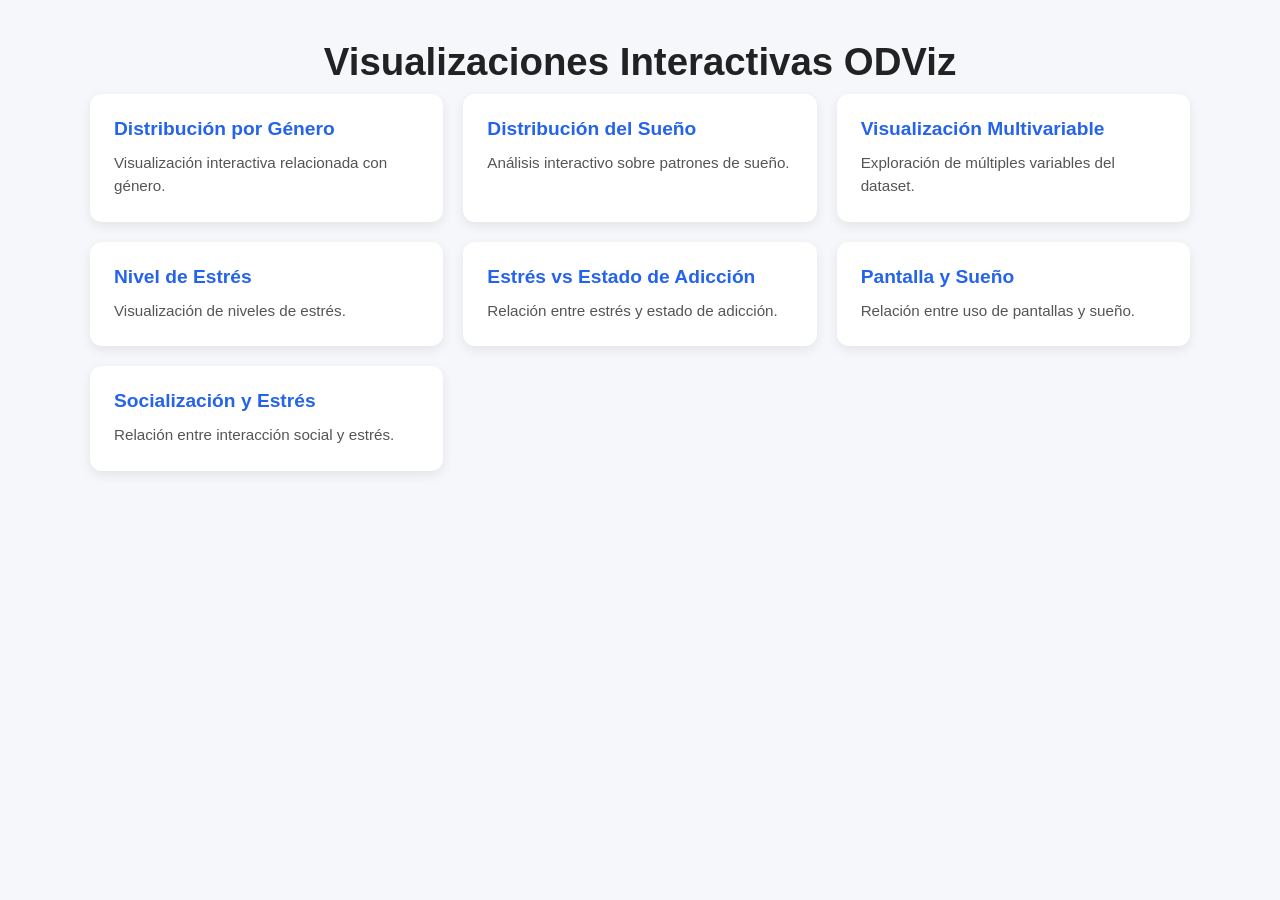
==== index.html @ c2d134c9 "Implement interactive ODViz visualizations and main navigation page" ====
<!DOCTYPE html>
<html lang="es">
<head>
  <meta charset="UTF-8">
  <meta name="viewport" content="width=device-width, initial-scale=1.0">
  <title>ODViz - Visualizaciones Interactivas</title>

  <link rel="stylesheet" href="styles.css">
</head>

<body>

  <div class="container">

    <h1>Visualizaciones Interactivas ODViz</h1>

    <div class="grid">

      <a class="card" href="./distribucion-genero/index.html">
        <h2>Distribución por Género</h2>
        <p>Visualización interactiva relacionada con género.</p>
      </a>

      <a class="card" href="./distribucion-sueno/index.html">
        <h2>Distribución del Sueño</h2>
        <p>Análisis interactivo sobre patrones de sueño.</p>
      </a>

      <a class="card" href="./multi/index.html">
        <h2>Visualización Multivariable</h2>
        <p>Exploración de múltiples variables del dataset.</p>
      </a>

      <a class="card" href="./nivel-estres/index.html">
        <h2>Nivel de Estrés</h2>
        <p>Visualización de niveles de estrés.</p>
      </a>

      <a class="card" href="./nivel-estres-x-estado-adiccion/index.html">
        <h2>Estrés vs Estado de Adicción</h2>
        <p>Relación entre estrés y estado de adicción.</p>
      </a>

      <a class="card" href="./pantalla-sueno/index.html">
        <h2>Pantalla y Sueño</h2>
        <p>Relación entre uso de pantallas y sueño.</p>
      </a>

      <a class="card" href="./social-estres/index.html">
        <h2>Socialización y Estrés</h2>
        <p>Relación entre interacción social y estrés.</p>
      </a>

    </div>
  </div>

</body>
</html>
---- styles.css ----
* {
  margin: 0;
  padding: 0;
  box-sizing: border-box;
  font-family: Arial, Helvetica, sans-serif;
}

body {
  background: #f5f7fa;
  color: #222;
  min-height: 100vh;
  padding: 40px;
}

.container {
  max-width: 1100px;
  margin: 0 auto;
}

h1 {
  text-align: center;
  margin-bottom: 10px;
  font-size: 2.4rem;
}

.subtitle {
  text-align: center;
  color: #555;
  margin-bottom: 40px;
}

.grid {
  display: grid;
  grid-template-columns: repeat(auto-fit, minmax(280px, 1fr));
  gap: 20px;
}

.card {
  background: white;
  border-radius: 12px;
  padding: 24px;
  text-decoration: none;
  color: inherit;
  box-shadow: 0 4px 12px rgba(0,0,0,0.08);
  transition: transform 0.2s ease, box-shadow 0.2s ease;
}

.card:hover {
  transform: translateY(-4px);
  box-shadow: 0 8px 20px rgba(0,0,0,0.12);
}

.card h2 {
  margin-bottom: 12px;
  color: #2563eb;
  font-size: 1.2rem;
}

.card p {
  color: #555;
  line-height: 1.5;
  font-size: 0.95rem;
}

footer {
  margin-top: 50px;
  text-align: center;
  color: #666;
  font-size: 0.9rem;
}
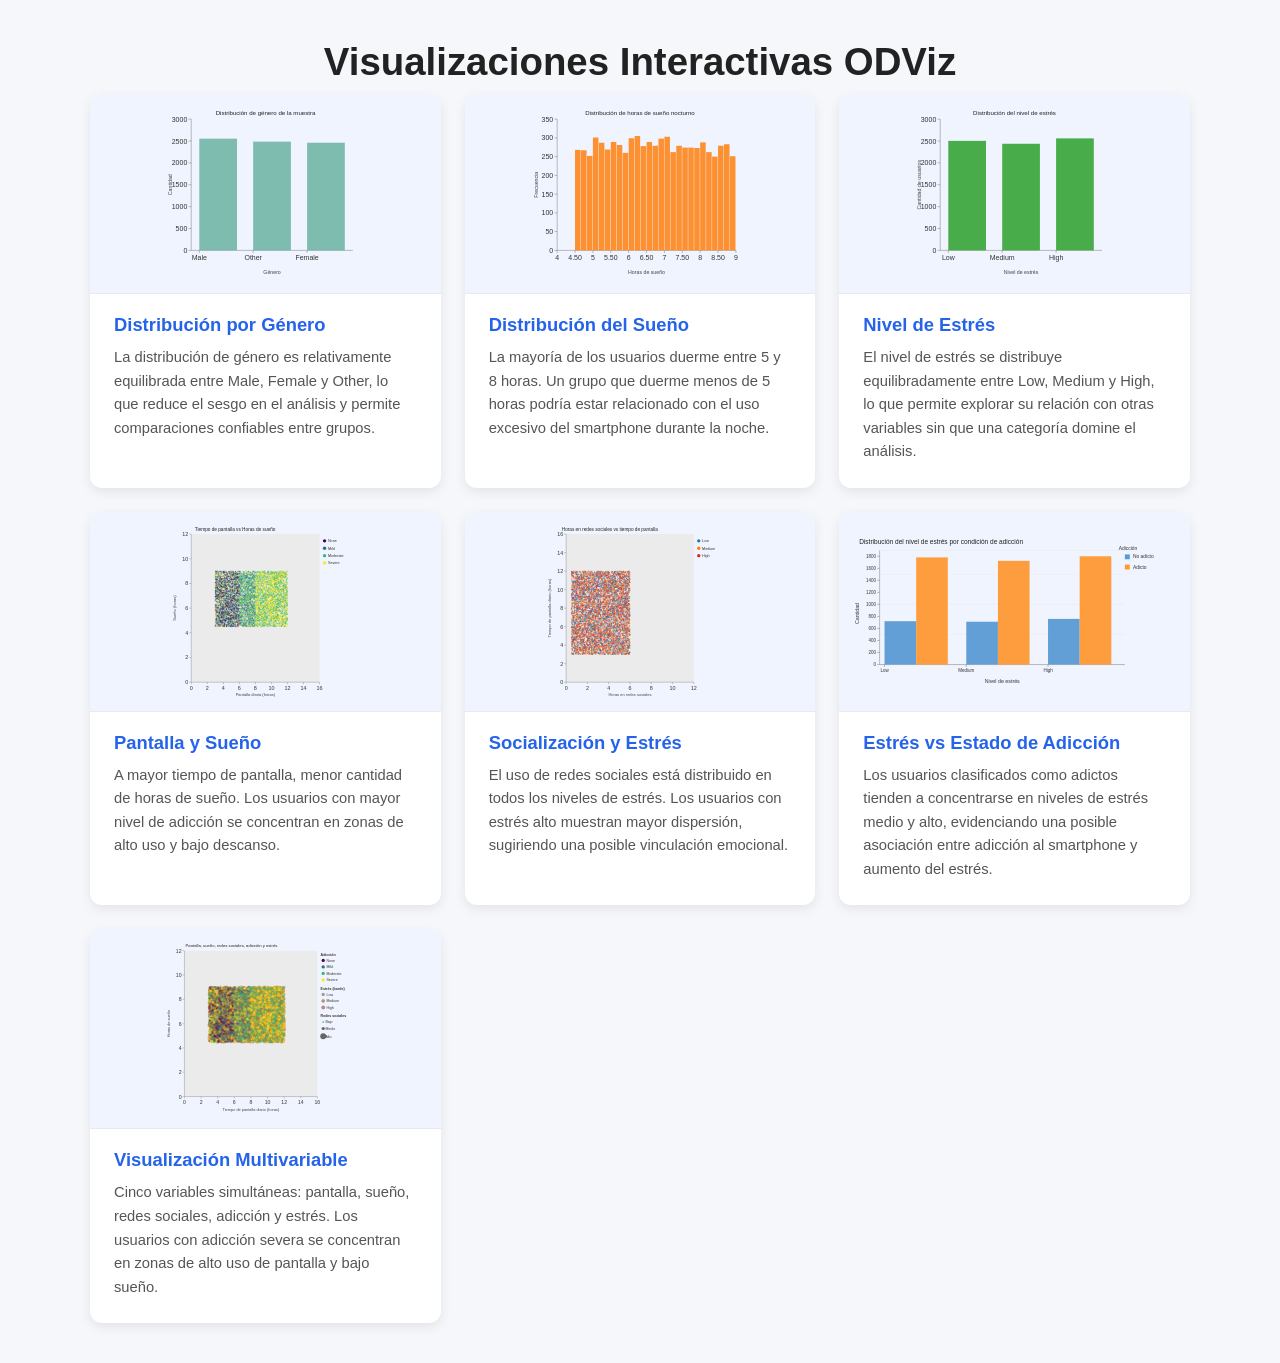
==== commit 69c6121d: "Add chart previews and analysis to index" ====
--- a/index.html
+++ b/index.html
@@ -1,14 +1,11 @@
-
 <!DOCTYPE html>
 <html lang="es">
 <head>
   <meta charset="UTF-8">
   <meta name="viewport" content="width=device-width, initial-scale=1.0">
   <title>ODViz - Visualizaciones Interactivas</title>
-
   <link rel="stylesheet" href="styles.css">
 </head>
-
 <body>
 
   <div class="container">
@@ -18,42 +15,77 @@
     <div class="grid">
 
       <a class="card" href="./distribucion-genero/index.html">
-        <h2>Distribución por Género</h2>
-        <p>Visualización interactiva relacionada con género.</p>
+        <div class="card-img">
+          <img src="./distribucion-genero/distribucion-genero.svg" alt="Distribución por Género">
+        </div>
+        <div class="card-body">
+          <h2>Distribución por Género</h2>
+          <p>La distribución de género es relativamente equilibrada entre Male, Female y Other, lo que reduce el sesgo en el análisis y permite comparaciones confiables entre grupos.</p>
+        </div>
       </a>
 
       <a class="card" href="./distribucion-sueno/index.html">
-        <h2>Distribución del Sueño</h2>
-        <p>Análisis interactivo sobre patrones de sueño.</p>
+        <div class="card-img">
+          <img src="./distribucion-sueno/distribucion-sueno.svg" alt="Distribución del Sueño">
+        </div>
+        <div class="card-body">
+          <h2>Distribución del Sueño</h2>
+          <p>La mayoría de los usuarios duerme entre 5 y 8 horas. Un grupo que duerme menos de 5 horas podría estar relacionado con el uso excesivo del smartphone durante la noche.</p>
+        </div>
+      </a>
+
+      <a class="card" href="./nivel-estres/index.html">
+        <div class="card-img">
+          <img src="./nivel-estres/nivel-estres.svg" alt="Nivel de Estrés">
+        </div>
+        <div class="card-body">
+          <h2>Nivel de Estrés</h2>
+          <p>El nivel de estrés se distribuye equilibradamente entre Low, Medium y High, lo que permite explorar su relación con otras variables sin que una categoría domine el análisis.</p>
+        </div>
+      </a>
+
+      <a class="card" href="./pantalla-sueno/index.html">
+        <div class="card-img">
+          <img src="./pantalla-sueno/pantalla-sueno.svg" alt="Pantalla y Sueño">
+        </div>
+        <div class="card-body">
+          <h2>Pantalla y Sueño</h2>
+          <p>A mayor tiempo de pantalla, menor cantidad de horas de sueño. Los usuarios con mayor nivel de adicción se concentran en zonas de alto uso y bajo descanso.</p>
+        </div>
+      </a>
+
+      <a class="card" href="./social-estres/index.html">
+        <div class="card-img">
+          <img src="./social-estres/social-estres.svg" alt="Socialización y Estrés">
+        </div>
+        <div class="card-body">
+          <h2>Socialización y Estrés</h2>
+          <p>El uso de redes sociales está distribuido en todos los niveles de estrés. Los usuarios con estrés alto muestran mayor dispersión, sugiriendo una posible vinculación emocional.</p>
+        </div>
+      </a>
+
+      <a class="card" href="./nivel-estres-x-estado-adiccion/index.html">
+        <div class="card-img">
+          <img src="./nivel-estres-x-estado-adiccion/nivel-estres-x-estado-adiccion.svg" alt="Estrés vs Adicción">
+        </div>
+        <div class="card-body">
+          <h2>Estrés vs Estado de Adicción</h2>
+          <p>Los usuarios clasificados como adictos tienden a concentrarse en niveles de estrés medio y alto, evidenciando una posible asociación entre adicción al smartphone y aumento del estrés.</p>
+        </div>
       </a>
 
       <a class="card" href="./multi/index.html">
-        <h2>Visualización Multivariable</h2>
-        <p>Exploración de múltiples variables del dataset.</p>
-      </a>
-
-      <a class="card" href="./nivel-estres/index.html">
-        <h2>Nivel de Estrés</h2>
-        <p>Visualización de niveles de estrés.</p>
-      </a>
-
-      <a class="card" href="./nivel-estres-x-estado-adiccion/index.html">
-        <h2>Estrés vs Estado de Adicción</h2>
-        <p>Relación entre estrés y estado de adicción.</p>
-      </a>
-
-      <a class="card" href="./pantalla-sueno/index.html">
-        <h2>Pantalla y Sueño</h2>
-        <p>Relación entre uso de pantallas y sueño.</p>
-      </a>
-
-      <a class="card" href="./social-estres/index.html">
-        <h2>Socialización y Estrés</h2>
-        <p>Relación entre interacción social y estrés.</p>
+        <div class="card-img">
+          <img src="./multi/multi.svg" alt="Visualización Multivariable">
+        </div>
+        <div class="card-body">
+          <h2>Visualización Multivariable</h2>
+          <p>Cinco variables simultáneas: pantalla, sueño, redes sociales, adicción y estrés. Los usuarios con adicción severa se concentran en zonas de alto uso de pantalla y bajo sueño.</p>
+        </div>
       </a>
 
     </div>
   </div>
 
 </body>
-</html>
+</html>
--- a/styles.css
+++ b/styles.css
@@ -1,4 +1,3 @@
-
 * {
   margin: 0;
   padding: 0;
@@ -28,44 +27,63 @@
   text-align: center;
   color: #555;
   margin-bottom: 40px;
+  font-size: 1rem;
 }
 
 .grid {
   display: grid;
-  grid-template-columns: repeat(auto-fit, minmax(280px, 1fr));
-  gap: 20px;
+  grid-template-columns: repeat(auto-fit, minmax(300px, 1fr));
+  gap: 24px;
 }
 
 .card {
   background: white;
   border-radius: 12px;
-  padding: 24px;
   text-decoration: none;
   color: inherit;
   box-shadow: 0 4px 12px rgba(0,0,0,0.08);
   transition: transform 0.2s ease, box-shadow 0.2s ease;
+  overflow: hidden;
+  display: flex;
+  flex-direction: column;
 }
 
 .card:hover {
   transform: translateY(-4px);
-  box-shadow: 0 8px 20px rgba(0,0,0,0.12);
+  box-shadow: 0 8px 20px rgba(0,0,0,0.14);
 }
 
-.card h2 {
-  margin-bottom: 12px;
-  color: #2563eb;
-  font-size: 1.2rem;
+.card-img {
+  background: #f0f4ff;
+  border-bottom: 1px solid #e8eaf0;
+  display: flex;
+  justify-content: center;
+  align-items: center;
+  padding: 12px;
+  height: 200px;
+  overflow: hidden;
 }
 
-.card p {
-  color: #555;
-  line-height: 1.5;
-  font-size: 0.95rem;
+.card-img img {
+  max-width: 100%;
+  max-height: 100%;
+  object-fit: contain;
+  display: block;
 }
 
-footer {
-  margin-top: 50px;
-  text-align: center;
-  color: #666;
-  font-size: 0.9rem;
+.card-body {
+  padding: 20px 24px 24px;
+  flex: 1;
 }
+
+.card-body h2 {
+  margin-bottom: 10px;
+  color: #2563eb;
+  font-size: 1.15rem;
+}
+
+.card-body p {
+  color: #555;
+  line-height: 1.6;
+  font-size: 0.92rem;
+}
